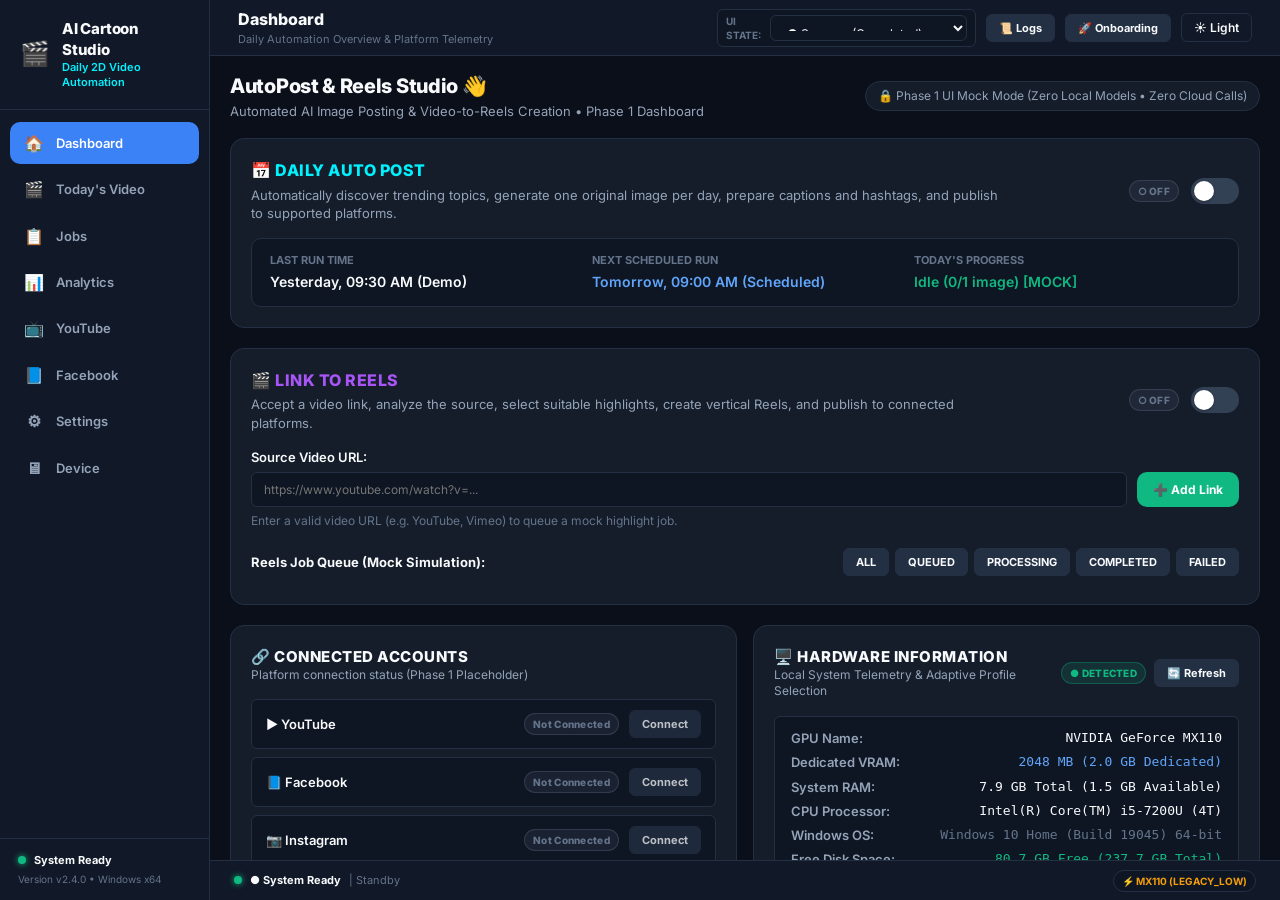
==== ui/index.html @ 9dac8230 "Initial project commit" ====
<!DOCTYPE html>
<html lang="en" data-theme="dark">
<head>
  <meta charset="UTF-8">
  <meta name="viewport" content="width=device-width, initial-scale=1.0">
  <title>AI Daily Video Automation Studio</title>
  <link rel="stylesheet" href="css/style.css">
  <!-- Modern clean system fonts -->
  <link rel="preconnect" href="https://fonts.googleapis.com">
  <link rel="preconnect" href="https://fonts.gstatic.com" crossorigin>
  <link href="https://fonts.googleapis.com/css2?family=Inter:wght@400;500;600;700;800&family=JetBrains+Mono:wght@400;500;600&display=swap" rel="stylesheet">
</head>
<body>

  <!-- ==============================================================================
       SIDEBAR NAVIGATION
       ============================================================================== -->
  <aside id="sidebar">
    <div class="brand-header">
      <div class="brand-logo">🎬</div>
      <div>
        <div class="brand-name">AI Cartoon Studio</div>
        <div class="brand-tag">Daily 2D Video Automation</div>
      </div>
    </div>

    <!-- Navigation List -->
    <ul class="nav-list" id="sidebar-nav">
      <li class="nav-item active" data-page="dashboard">
        <span class="nav-icon">🏠</span> <span>Dashboard</span>
      </li>
      <li class="nav-item" data-page="todays-video">
        <span class="nav-icon">🎬</span> <span>Today's Video</span>
      </li>
      <li class="nav-item" data-page="jobs">
        <span class="nav-icon">📋</span> <span>Jobs</span>
      </li>
      <li class="nav-item" data-page="analytics">
        <span class="nav-icon">📊</span> <span>Analytics</span>
      </li>
      <li class="nav-item" data-page="youtube">
        <span class="nav-icon">📺</span> <span>YouTube</span>
      </li>
      <li class="nav-item" data-page="facebook">
        <span class="nav-icon">📘</span> <span>Facebook</span>
      </li>
      <li class="nav-item" data-page="settings">
        <span class="nav-icon">⚙</span> <span>Settings</span>
      </li>
      <li class="nav-item" data-page="device">
        <span class="nav-icon">🖥</span> <span>Device</span>
      </li>
    </ul>

    <!-- Sidebar Bottom Telemetry -->
    <div class="sidebar-footer">
      <div class="system-status-indicator" id="sidebar-status-box">
        <div class="status-dot-mini success" id="sidebar-status-dot"></div>
        <span id="sidebar-status-text">System Ready</span>
      </div>
      <div class="sidebar-version-text" id="sidebar-version">Version v2.4.0 • Windows x64</div>
    </div>
  </aside>

  <!-- ==============================================================================
       MAIN APPLICATION SHELL
       ============================================================================== -->
  <main id="main-content">
    
    <!-- Top Action Bar -->
    <header class="top-bar">
      <div class="top-bar-left">
        <div class="page-title" id="current-page-title">Dashboard</div>
        <div class="page-subtitle" id="current-page-subtitle">Daily Automation Overview & Platform Telemetry</div>
      </div>

      <!-- Quick Prototype State Switcher & Tools -->
      <div class="top-bar-actions">
        <!-- Live Prototype State Demo Switcher -->
        <div class="state-demo-selector">
          <label class="state-select-label">UI State:</label>
          <select id="ui-state-switcher" class="form-control select-xs">
            <option value="SUCCESS" selected>● Success (Completed)</option>
            <option value="RUNNING">🟡 Running (In-Progress)</option>
            <option value="READY">○ Ready (Pending)</option>
            <option value="FAILED">✕ Failed (Error State)</option>
            <option value="DISCONNECTED">⚪ Disconnected</option>
          </select>
        </div>

        <button class="btn btn-secondary btn-sm" onclick="openLogsModal()" title="View Application Logs">
          📜 Logs
        </button>

        <button class="btn btn-secondary btn-sm" onclick="openOnboardingModal()" title="Launch Setup Onboarding Wizard">
          🚀 Onboarding
        </button>

        <button class="theme-toggle-btn" id="theme-toggle-btn" title="Toggle Light / Dark Theme">
          ☀️ Light
        </button>
      </div>
    </header>

    <!-- Main Dynamic Pages Container -->
    <div class="page-container">

      <!-- ==========================================================================
           1. DASHBOARD PAGE (PHASE 1 DASHBOARD)
           ========================================================================== -->
      <section id="page-dashboard" class="page-view active">
        
        <!-- Welcome Header Banner -->
        <div class="welcome-banner">
          <div>
            <h1 class="welcome-title">AutoPost & Reels Studio 👋</h1>
            <p class="welcome-sub">Automated AI Image Posting & Video-to-Reels Creation • Phase 1 Dashboard</p>
          </div>
          <div class="next-schedule-tag">
            <span>🔒 Phase 1 UI Mock Mode (Zero Local Models • Zero Cloud Calls)</span>
          </div>
        </div>

        <!-- SECTION A: Daily Auto Post Card -->
        <div class="card" style="margin-bottom: 20px;">
          <div class="card-title-bar">
            <div>
              <div class="card-title-text" style="font-size: 16px; color: var(--accent-cyan);">
                📅 Daily Auto Post
              </div>
              <div style="font-size: 13px; color: var(--text-secondary); margin-top: 4px; max-width: 750px;">
                Automatically discover trending topics, generate one original image per day, prepare captions and hashtags, and publish to supported platforms.
              </div>
            </div>
            <div style="display: flex; align-items: center; gap: 12px;">
              <span class="badge badge-neutral" id="web-dap-status-badge">○ OFF</span>
              <label class="switch" title="Toggle Daily Auto Post">
                <input type="checkbox" id="web-dap-toggle" onchange="handleWebDapToggle(this.checked)">
                <span class="slider"></span>
              </label>
            </div>
          </div>

          <!-- Telemetry Grid -->
          <div style="display: grid; grid-template-columns: repeat(auto-fit, minmax(200px, 1fr)); gap: 16px; background: var(--bg-card-inner); padding: 14px 18px; border-radius: var(--radius-md); border: 1px solid var(--border-color); margin-top: 12px;">
            <div>
              <div style="font-size: 11px; font-weight: 700; color: var(--text-muted); text-transform: uppercase;">LAST RUN TIME</div>
              <div id="web-dap-last-run" style="font-size: 14px; font-weight: 600; color: var(--text-primary); margin-top: 4px;">Yesterday, 09:30 AM (Demo)</div>
            </div>
            <div>
              <div style="font-size: 11px; font-weight: 700; color: var(--text-muted); text-transform: uppercase;">NEXT SCHEDULED RUN</div>
              <div id="web-dap-next-run" style="font-size: 14px; font-weight: 600; color: #60A5FA; margin-top: 4px;">Tomorrow, 09:00 AM (Scheduled)</div>
            </div>
            <div>
              <div style="font-size: 11px; font-weight: 700; color: var(--text-muted); text-transform: uppercase;">TODAY'S PROGRESS</div>
              <div id="web-dap-progress" style="font-size: 14px; font-weight: 600; color: var(--status-success); margin-top: 4px;">Idle (0/1 image) [MOCK]</div>
            </div>
          </div>
        </div>

        <!-- SECTION B: Link to Reels Card -->
        <div class="card" style="margin-bottom: 20px;">
          <div class="card-title-bar">
            <div>
              <div class="card-title-text" style="font-size: 16px; color: #A855F7;">
                🎬 Link to Reels
              </div>
              <div style="font-size: 13px; color: var(--text-secondary); margin-top: 4px; max-width: 750px;">
                Accept a video link, analyze the source, select suitable highlights, create vertical Reels, and publish to connected platforms.
              </div>
            </div>
            <div style="display: flex; align-items: center; gap: 12px;">
              <span class="badge badge-neutral" id="web-ltr-status-badge">○ OFF</span>
              <label class="switch" title="Toggle Link to Reels">
                <input type="checkbox" id="web-ltr-toggle" onchange="handleWebLtrToggle(this.checked)">
                <span class="slider"></span>
              </label>
            </div>
          </div>

          <!-- Video URL Input Row -->
          <div style="margin-top: 14px;">
            <label style="display: block; font-size: 13px; font-weight: 600; margin-bottom: 6px; color: var(--text-primary);">
              Source Video URL:
            </label>
            <div style="display: flex; gap: 10px;">
              <input type="text" id="web-reels-url-input" class="form-control" placeholder="https://www.youtube.com/watch?v=..." style="flex: 1;">
              <button class="btn btn-primary" onclick="handleWebAddReelsLink()">➕ Add Link</button>
            </div>
            <div id="web-reels-validation-msg" style="font-size: 12px; margin-top: 6px; color: var(--text-muted);">
              Enter a valid video URL (e.g. YouTube, Vimeo) to queue a mock highlight job.
            </div>
          </div>

          <!-- Reels Job Queue -->
          <div style="margin-top: 18px;">
            <div style="display: flex; justify-content: space-between; align-items: center; margin-bottom: 8px;">
              <div style="font-size: 13px; font-weight: 700; color: var(--text-primary);">
                Reels Job Queue (Mock Simulation):
              </div>
              <div style="display: flex; gap: 6px;">
                <button class="btn btn-sm btn-secondary active-filter" onclick="filterWebJobs('ALL', this)">ALL</button>
                <button class="btn btn-sm btn-secondary" onclick="filterWebJobs('QUEUED', this)">QUEUED</button>
                <button class="btn btn-sm btn-secondary" onclick="filterWebJobs('PROCESSING', this)">PROCESSING</button>
                <button class="btn btn-sm btn-secondary" onclick="filterWebJobs('COMPLETED', this)">COMPLETED</button>
                <button class="btn btn-sm btn-secondary" onclick="filterWebJobs('FAILED', this)">FAILED</button>
              </div>
            </div>
            <div id="web-reels-jobs-list" style="display: flex; flex-direction: column; gap: 8px;">
              <!-- Dynamic Job Items rendered by JS -->
            </div>
          </div>
        </div>

        <!-- SECTION C & D: Connected Accounts & Hardware Information Panels -->
        <div class="grid-2" style="display: grid; grid-template-columns: repeat(auto-fit, minmax(320px, 1fr)); gap: 16px; margin-bottom: 20px;">
          
          <!-- SECTION C: Connected Accounts Panel -->
          <div class="card">
            <div class="card-title-bar">
              <div>
                <div class="card-title-text" style="font-size: 15px;">🔗 Connected Accounts</div>
                <div style="font-size: 12px; color: var(--text-secondary);">Platform connection status (Phase 1 Placeholder)</div>
              </div>
            </div>
            <div style="display: flex; flex-direction: column; gap: 8px; margin-top: 10px;">
              <div style="display: flex; justify-content: space-between; align-items: center; background: var(--bg-card-inner); padding: 10px 14px; border-radius: var(--radius-sm); border: 1px solid var(--border-color);">
                <span style="font-weight: 600;">▶️ YouTube</span>
                <div style="display: flex; align-items: center; gap: 10px;">
                  <span class="badge badge-neutral">Not Connected</span>
                  <button class="btn btn-sm btn-secondary" onclick="alert('Phase 1 UI Placeholder: OAuth 2.0 connection not implemented yet.')" style="opacity: 0.75;">Connect</button>
                </div>
              </div>
              <div style="display: flex; justify-content: space-between; align-items: center; background: var(--bg-card-inner); padding: 10px 14px; border-radius: var(--radius-sm); border: 1px solid var(--border-color);">
                <span style="font-weight: 600;">📘 Facebook</span>
                <div style="display: flex; align-items: center; gap: 10px;">
                  <span class="badge badge-neutral">Not Connected</span>
                  <button class="btn btn-sm btn-secondary" onclick="alert('Phase 1 UI Placeholder: OAuth 2.0 connection not implemented yet.')" style="opacity: 0.75;">Connect</button>
                </div>
              </div>
              <div style="display: flex; justify-content: space-between; align-items: center; background: var(--bg-card-inner); padding: 10px 14px; border-radius: var(--radius-sm); border: 1px solid var(--border-color);">
                <span style="font-weight: 600;">📷 Instagram</span>
                <div style="display: flex; align-items: center; gap: 10px;">
                  <span class="badge badge-neutral">Not Connected</span>
                  <button class="btn btn-sm btn-secondary" onclick="alert('Phase 1 UI Placeholder: OAuth 2.0 connection not implemented yet.')" style="opacity: 0.75;">Connect</button>
                </div>
              </div>
            </div>
          </div>

          <!-- SECTION D: Hardware Information Panel -->
          <div class="card">
            <div class="card-title-bar">
              <div>
                <div class="card-title-text" style="font-size: 15px;">🖥️ Hardware Information</div>
                <div style="font-size: 12px; color: var(--text-secondary);">Local System Telemetry & Adaptive Profile Selection</div>
              </div>
              <div style="display: flex; align-items: center; gap: 8px;">
                <span class="badge badge-success" id="web-hw-status-badge">● DETECTED</span>
                <button class="btn btn-sm btn-secondary" onclick="handleWebRefreshHardware()">🔄 Refresh</button>
              </div>
            </div>
            <div style="display: flex; flex-direction: column; gap: 6px; margin-top: 10px; background: var(--bg-card-inner); padding: 12px 16px; border-radius: var(--radius-sm); border: 1px solid var(--border-color); font-size: 13px;">
              <div style="display: flex; justify-content: space-between;">
                <span style="color: var(--text-secondary); font-weight: 600;">GPU Name:</span>
                <span id="web-hw-gpu" style="color: var(--text-primary); font-family: monospace;">NVIDIA GeForce MX110</span>
              </div>
              <div style="display: flex; justify-content: space-between;">
                <span style="color: var(--text-secondary); font-weight: 600;">Dedicated VRAM:</span>
                <span id="web-hw-vram" style="color: #60A5FA; font-family: monospace;">2048 MB (2.0 GB Dedicated)</span>
              </div>
              <div style="display: flex; justify-content: space-between;">
                <span style="color: var(--text-secondary); font-weight: 600;">System RAM:</span>
                <span id="web-hw-ram" style="color: var(--text-primary); font-family: monospace;">7.9 GB Total (1.5 GB Available)</span>
              </div>
              <div style="display: flex; justify-content: space-between;">
                <span style="color: var(--text-secondary); font-weight: 600;">CPU Processor:</span>
                <span id="web-hw-cpu" style="color: var(--text-primary); font-family: monospace;">Intel(R) Core(TM) i5-7200U (4T)</span>
              </div>
              <div style="display: flex; justify-content: space-between;">
                <span style="color: var(--text-secondary); font-weight: 600;">Windows OS:</span>
                <span id="web-hw-os" style="color: var(--text-muted); font-family: monospace;">Windows 10 Home (Build 19045) 64-bit</span>
              </div>
              <div style="display: flex; justify-content: space-between;">
                <span style="color: var(--text-secondary); font-weight: 600;">Free Disk Space:</span>
                <span id="web-hw-disk" style="color: var(--status-success); font-family: monospace;">80.7 GB Free (237.7 GB Total)</span>
              </div>
              <div style="display: flex; justify-content: space-between;">
                <span style="color: var(--text-secondary); font-weight: 600;">CUDA / Driver:</span>
                <span id="web-hw-cuda" style="color: #A78BFA; font-family: monospace;">CUDA Capable (Driver: 531.79)</span>
              </div>
            </div>

            <!-- Adaptive Profile Rationale -->
            <div style="margin-top: 10px; background: #0F172A; padding: 10px 14px; border-radius: var(--radius-sm); border: 1px solid var(--border-color);">
              <div style="display: flex; align-items: center; justify-content: space-between; margin-bottom: 4px;">
                <span style="font-size: 11px; font-weight: 700; color: var(--text-muted);">ADAPTIVE PROFILE:</span>
                <span class="badge" id="web-hw-profile-badge" style="background: #374151; color: #E5E7EB; font-weight: 700;">⚡ LEGACY_2GB</span>
              </div>
              <div id="web-hw-reason" style="font-size: 12px; color: var(--text-primary); line-height: 1.4;">
                Target Low-Resource Hardware: NVIDIA GeForce MX110 (2048 MB dedicated VRAM, 7.9 GB system RAM). Classified as LEGACY_2GB. Local Ollama and heavy AI video rendering strictly disabled.
              </div>
              <div id="web-hw-timestamp" style="font-size: 10px; color: var(--text-muted); margin-top: 4px;">
                Detected via local Windows system telemetry.
              </div>
            </div>
          </div>
        </div>

        <!-- SECTION E: Activity and Job Status Section -->
        <div class="card" style="margin-bottom: 20px;">
          <div class="card-title-bar">
            <div>
              <div class="card-title-text" style="font-size: 15px;">📋 Activity and Job Status</div>
              <div style="font-size: 12px; color: var(--text-secondary);">Recent activity and simple progress indicators</div>
            </div>
            <span class="badge badge-warning">⚡ DEMO / MOCK DATA ONLY</span>
          </div>

          <div style="display: flex; flex-direction: column; gap: 8px; margin-top: 10px; background: var(--bg-card-inner); padding: 12px 16px; border-radius: var(--radius-sm); border: 1px solid var(--border-color); font-size: 13px;">
            <div style="display: flex; gap: 12px;">
              <span style="color: var(--status-success); font-family: monospace; font-weight: 600; min-width: 80px;">● 10:45 AM</span>
              <span style="color: var(--text-secondary);">[MOCK] Daily Auto Post: Scheduled run registered for tomorrow at 09:00 AM.</span>
            </div>
            <div style="display: flex; gap: 12px;">
              <span style="color: #60A5FA; font-family: monospace; font-weight: 600; min-width: 80px;">● 10:20 AM</span>
              <span style="color: var(--text-secondary);">[MOCK] Link to Reels: Added new video link to queue (Job #reel_job_103).</span>
            </div>
            <div style="display: flex; gap: 12px;">
              <span style="color: var(--status-warning); font-family: monospace; font-weight: 600; min-width: 80px;">● 09:30 AM</span>
              <span style="color: var(--text-secondary);">[MOCK] Daily Auto Post: Discovered trending topic 'Future of Clean Robotics'.</span>
            </div>
            <div style="display: flex; gap: 12px;">
              <span style="color: var(--status-success); font-family: monospace; font-weight: 600; min-width: 80px;">● 09:31 AM</span>
              <span style="color: var(--text-secondary);">[MOCK] Daily Auto Post: Generated 1080x1080 concept image & 5 hashtags.</span>
            </div>
            <div style="display: flex; gap: 12px;">
              <span style="color: #A78BFA; font-family: monospace; font-weight: 600; min-width: 80px;">● Yesterday</span>
              <span style="color: var(--text-secondary);">[MOCK] Link to Reels: Job #reel_job_101 rendered 9:16 vertical highlight Reel.</span>
            </div>
            <div style="display: flex; gap: 12px;">
              <span style="color: var(--status-danger); font-family: monospace; font-weight: 600; min-width: 80px;">● Yesterday</span>
              <span style="color: var(--text-secondary);">[MOCK] Link to Reels: Job #reel_job_104 stream timeout simulated (FAILED status demo).</span>
            </div>
          </div>
        </div>

      </section>

      <!-- ==========================================================================
           2. TODAY'S VIDEO PAGE
           ========================================================================== -->
      <section id="page-todays-video" class="page-view">
        <div class="grid-2-preview">
          <!-- Left Column: Video Metadata & Distribution Channels -->
          <div class="video-meta-col">
            <div class="card">
              <div class="card-title-bar">
                <div class="card-title-text">TODAY'S VIDEO METADATA</div>
                <span class="badge badge-success" id="tv-status-badge">● Published</span>
              </div>

              <div class="form-group">
                <label class="form-label">TOPIC & CONCEPT</label>
                <div class="topic-box" id="tv-topic-text">"AI is changing how programmers work"</div>
              </div>

              <div class="grid-3" style="margin-bottom: 18px;">
                <div class="meta-stat-box">
                  <div class="meta-stat-label">DURATION</div>
                  <div class="meta-stat-val" id="tv-duration-val">12 sec</div>
                </div>
                <div class="meta-stat-box">
                  <div class="meta-stat-label">RESOLUTION</div>
                  <div class="meta-stat-val" id="tv-res-val">720 × 1280</div>
                </div>
                <div class="meta-stat-box">
                  <div class="meta-stat-label">ASPECT RATIO</div>
                  <div class="meta-stat-val">9:16 (Vertical)</div>
                </div>
              </div>

              <div class="card-title-text" style="font-size: 12px; margin-bottom: 12px;">MULTI-PLATFORM PUBLISHING STATUS</div>
              
              <div class="platform-status-list">
                <div class="platform-row">
                  <div class="platform-info">
                    <span class="p-icon">📘</span>
                    <div>
                      <div class="p-title">Facebook Reel</div>
                      <div class="p-sub">Target: Page (61593188125705)</div>
                    </div>
                  </div>
                  <span class="badge badge-success" id="tv-fb-reel-status">✓ Published</span>
                </div>

                <div class="platform-row">
                  <div class="platform-info">
                    <span class="p-icon">📺</span>
                    <div>
                      <div class="p-title">YouTube Shorts</div>
                      <div class="p-sub">Target: @Life-X-873</div>
                    </div>
                  </div>
                  <span class="badge badge-success" id="tv-yt-shorts-status">✓ Published</span>
                </div>

                <div class="platform-row">
                  <div class="platform-info">
                    <span class="p-icon">📸</span>
                    <div>
                      <div class="p-title">Facebook Story</div>
                      <div class="p-sub">Meta Graph Page Stories</div>
                    </div>
                  </div>
                  <span class="badge badge-warning" id="tv-fb-story-status">⚠ Not Available</span>
                </div>
              </div>

              <div class="single-render-guarantee-note">
                🔒 <b>Single Render Architecture</b>: Both Facebook and YouTube receive the exact same master MP4 (<code>output/final.mp4</code>).
              </div>
            </div>
          </div>

          <!-- Right Column: 9:16 Video Preview Canvas -->
          <div class="video-canvas-col">
            <div class="card preview-card">
              <div class="card-title-bar" style="margin-bottom: 10px;">
                <div class="card-title-text">MASTER VIDEO PREVIEW (9:16)</div>
                <span class="badge badge-neutral" id="preview-aspect-tag">720x1280 • 24fps</span>
              </div>

              <!-- 9:16 Vertical Video Frame -->
              <div class="video-frame-container">
                <div class="video-screen" id="mock-video-screen">
                  <!-- Animated 2D Cartoon Visual Placeholder -->
                  <div class="cartoon-scene-graphic">
                    <div class="character-pair">
                      <div class="char-avatar char-cat">🐱</div>
                      <div class="char-avatar char-bot">🤖</div>
                    </div>
                    <div class="speech-bubble">
                      "Wait, are AI agents taking over my coding job?!"
                    </div>
                    <div class="sound-wave-indicator">
                      <span></span><span></span><span></span><span></span><span></span>
                    </div>
                    <div class="viseme-tag">👄 Viseme Lip-Sync Active</div>
                  </div>

                  <!-- Overlay Title Badge -->
                  <div class="video-overlay-header">
                    <div class="video-overlay-title">AI Coding Agents Debate</div>
                    <div class="video-overlay-meta">12s • 720p</div>
                  </div>
                </div>

                <!-- Custom Player Controls Bar -->
                <div class="video-player-controls">
                  <div class="time-scrubber">
                    <div class="scrubber-progress" id="player-progress-bar" style="width: 45%;"></div>
                  </div>
                  <div class="controls-row">
                    <div class="controls-left">
                      <button class="v-ctrl-btn" id="player-play-btn" onclick="togglePlayPreview()" title="Play/Pause">▶</button>
                      <button class="v-ctrl-btn" onclick="restartPreview()" title="Restart">⏮</button>
                      <span class="time-display" id="player-time-display">00:05 / 00:12</span>
                    </div>
                    <div class="controls-right">
                      <button class="v-ctrl-btn" onclick="toggleMute()" title="Volume">🔊</button>
                      <button class="v-ctrl-btn" onclick="showToast('Fullscreen Preview', 'info')" title="Fullscreen">⛶</button>
                    </div>
                  </div>
                </div>
              </div>

              <div class="preview-footer-stats">
                <span>File: <code>output/final.mp4</code></span>
                <span>Size: <b>3.8 MB</b></span>
                <span>Codec: <b>H.264 / AAC</b></span>
              </div>
            </div>
          </div>
        </div>
      </section>

      <!-- ==========================================================================
           3. JOBS PAGE
           ========================================================================== -->
      <section id="page-jobs" class="page-view">
        <div class="card">
          <div class="card-title-bar">
            <div>
              <div class="card-title-text">DAILY JOBS LEDGER</div>
              <div class="card-subtitle-text">History of daily video generations and multi-platform publishing status.</div>
            </div>
            <div style="display: flex; gap: 8px;">
              <button class="btn btn-secondary btn-sm" onclick="showToast('Refreshing job list...', 'info')">🔄 Refresh</button>
              <button class="btn btn-secondary btn-sm" onclick="showToast('Exporting job ledger JSON...', 'info')">📥 Export</button>
            </div>
          </div>

          <div class="info-alert-box">
            <span>ℹ️</span>
            <div><b>Single Render Architecture</b>: Each daily job creates exactly one master video file rendered locally and uploads the same file to Facebook Reel and YouTube Shorts.</div>
          </div>

          <div class="table-responsive">
            <table class="data-table">
              <thead>
                <tr>
                  <th>Date</th>
                  <th>Topic</th>
                  <th>Status</th>
                  <th>Facebook Reel</th>
                  <th>YouTube Shorts</th>
                  <th>Duration</th>
                  <th>Action</th>
                </tr>
              </thead>
              <tbody id="jobs-table-body">
                <!-- Dynamically Populated via JS -->
              </tbody>
            </table>
          </div>
        </div>
      </section>

      <!-- ==========================================================================
           4. ANALYTICS PAGE
           ========================================================================== -->
      <section id="page-analytics" class="page-view">
        <!-- 4 Metric Cards -->
        <div class="grid-4" style="margin-bottom: 20px;">
          <div class="card metric-card">
            <div class="metric-label">VIDEOS PUBLISHED</div>
            <div class="metric-value" style="color: var(--accent-cyan);" id="an-val-total">7</div>
            <div class="metric-trend">Total completed daily videos</div>
          </div>
          <div class="card metric-card">
            <div class="metric-label">THIS WEEK</div>
            <div class="metric-value" id="an-val-week">7</div>
            <div class="metric-trend">7 / 7 consecutive days</div>
          </div>
          <div class="card metric-card">
            <div class="metric-label">FACEBOOK SUCCESS</div>
            <div class="metric-value" style="color: var(--status-success);" id="an-val-fb">7 / 7</div>
            <div class="metric-trend">100% Reel publishing rate</div>
          </div>
          <div class="card metric-card">
            <div class="metric-label">YOUTUBE SUCCESS</div>
            <div class="metric-value" style="color: var(--status-success);" id="an-val-yt">7 / 7</div>
            <div class="metric-trend">100% Shorts publishing rate</div>
          </div>
        </div>

        <!-- Publication Frequency & Rate -->
        <div class="grid-2">
          <div class="card">
            <div class="card-title-bar">
              <div class="card-title-text">DAILY VIDEO CADENCE (THIS WEEK)</div>
              <span class="badge badge-success" id="an-val-rate">100% SUCCESS RATE</span>
            </div>
            <div class="card-subtitle-text" style="margin-bottom: 16px;">Daily 1-video automation frequency chart.</div>
            
            <div class="lightweight-bar-chart">
              <div class="bar-col"><div class="bar-fill filled" style="height: 85%;"></div><div class="bar-label">Mon</div></div>
              <div class="bar-col"><div class="bar-fill filled" style="height: 85%;"></div><div class="bar-label">Tue</div></div>
              <div class="bar-col"><div class="bar-fill filled" style="height: 85%;"></div><div class="bar-label">Wed</div></div>
              <div class="bar-col"><div class="bar-fill filled" style="height: 85%;"></div><div class="bar-label">Thu</div></div>
              <div class="bar-col"><div class="bar-fill filled" style="height: 85%;"></div><div class="bar-label">Fri</div></div>
              <div class="bar-col"><div class="bar-fill filled" style="height: 85%;"></div><div class="bar-label">Sat</div></div>
              <div class="bar-col"><div class="bar-fill filled" style="height: 85%;"></div><div class="bar-label">Sun</div></div>
            </div>
          </div>

          <div class="card">
            <div class="card-title-bar">
              <div class="card-title-text">SYSTEM EFFICIENCY SUMMARY</div>
              <span class="badge badge-neutral">MX110 Optimized</span>
            </div>
            <div class="summary-list">
              <div class="summary-item">
                <span class="s-label">Average Render Time:</span>
                <span class="s-val"><b>42 seconds</b></span>
              </div>
              <div class="summary-item">
                <span class="s-label">Average Video Size:</span>
                <span class="s-val"><b>3.6 MB</b></span>
              </div>
              <div class="summary-item">
                <span class="s-label">Peak VRAM Usage:</span>
                <span class="s-val"><b>1.1 GB / 2.0 GB</b></span>
              </div>
              <div class="summary-item">
                <span class="s-label">Zero Database Footprint:</span>
                <span class="s-val" style="color: var(--status-success);">Active (Stateless JSON)</span>
              </div>
            </div>
          </div>
        </div>
      </section>

      <!-- ==========================================================================
           5. YOUTUBE PAGE
           ========================================================================== -->
      <section id="page-youtube" class="page-view">
        <div class="grid-2">
          <!-- Connection & Account Card -->
          <div class="card">
            <div class="card-title-bar">
              <div class="card-title-text">YOUTUBE CONNECTION</div>
              <span class="badge badge-success" id="yt-status-badge">● Connected</span>
            </div>

            <div class="form-group">
              <label class="form-label">CHANNEL NAME</label>
              <div class="connected-acc-title" id="yt-channel-name">My AI Cartoon Channel</div>
            </div>

            <div class="form-group">
              <label class="form-label">CHANNEL HANDLE</label>
              <div class="connected-acc-sub" id="yt-channel-handle">@Life-X-873</div>
            </div>

            <div class="form-group">
              <label class="form-label">OAUTH 2.0 TOKEN STATUS</label>
              <div class="masked-key-display">
                <span class="masked-dots">••••••••••••••••••••••••••••••••</span>
                <span class="badge badge-success">Valid & Active</span>
              </div>
            </div>

            <div class="btn-group-row">
              <button class="btn btn-secondary" onclick="showToast('Re-authenticating with Google OAuth...', 'info')">
                🔄 RECONNECT YOUTUBE
              </button>
              <button class="btn btn-danger" onclick="showToast('YouTube disconnected.', 'warning')">
                DISCONNECT
              </button>
            </div>
          </div>

          <!-- Publishing Settings Card -->
          <div class="card">
            <div class="card-title-bar">
              <div class="card-title-text">PUBLISHING SETTINGS</div>
              <span class="badge badge-neutral">Auto-Publish ON</span>
            </div>

            <div class="form-group">
              <label class="form-label">DEFAULT PRIVACY</label>
              <select class="form-control">
                <option selected>Public</option>
                <option>Unlisted</option>
                <option>Private</option>
              </select>
            </div>

            <div class="toggle-switch">
              <div>
                <div class="switch-label">Auto Publish</div>
                <div class="switch-sub">Upload directly to YouTube Shorts on render completion</div>
              </div>
              <input type="checkbox" checked>
            </div>

            <div class="form-group" style="margin-top: 16px;">
              <label class="form-label">UPLOAD FORMAT</label>
              <input type="text" class="form-control" value="YouTube Shorts (#Shorts vertical)" readonly>
            </div>

            <!-- Latest Upload Card -->
            <div class="latest-upload-card" id="yt-latest-box">
              <div class="card-title-text" style="font-size: 11px; margin-bottom: 6px;">LATEST UPLOAD</div>
              <div class="latest-upload-content">
                <div class="latest-thumb">🎬</div>
                <div>
                  <div class="latest-title" id="yt-latest-title">AI Agents Explained 🤖 #Shorts</div>
                  <div class="latest-meta" id="yt-latest-meta">Published: 11 Aug 2026 • Status: ✓ Public</div>
                </div>
              </div>
            </div>
          </div>
        </div>
      </section>

      <!-- ==========================================================================
           6. FACEBOOK PAGE
           ========================================================================== -->
      <section id="page-facebook" class="page-view">
        <div class="grid-2">
          <!-- Connection Card -->
          <div class="card">
            <div class="card-title-bar">
              <div class="card-title-text">FACEBOOK CONNECTION</div>
              <span class="badge badge-success" id="fb-status-badge">● Connected</span>
            </div>

            <div class="form-group">
              <label class="form-label">PAGE NAME</label>
              <div class="connected-acc-title" id="fb-page-name">My AI Cartoon Page</div>
            </div>

            <div class="form-group">
              <label class="form-label">PAGE ID</label>
              <div class="connected-acc-sub" id="fb-page-id">61593188125705</div>
            </div>

            <div class="form-group">
              <label class="form-label">PAGE ACCESS TOKEN</label>
              <div class="masked-key-display">
                <span class="masked-dots">••••••••••••••••••••••••••••••••</span>
                <span class="badge badge-success">Valid</span>
              </div>
            </div>

            <div class="btn-group-row">
              <button class="btn btn-secondary" onclick="showToast('Refreshing Meta Graph token...', 'info')">
                🔄 RECONNECT FACEBOOK
              </button>
              <button class="btn btn-danger" onclick="showToast('Facebook disconnected.', 'warning')">
                DISCONNECT
              </button>
            </div>
          </div>

          <!-- Publishing Channels Card -->
          <div class="card">
            <div class="card-title-bar">
              <div class="card-title-text">PUBLISHING DESTINATIONS</div>
            </div>

            <div class="toggle-switch">
              <div>
                <div class="switch-label">Facebook Reel</div>
                <div class="switch-sub">Upload 9:16 vertical video reel via Meta Graph API</div>
              </div>
              <input type="checkbox" checked>
            </div>

            <div class="toggle-switch">
              <div>
                <div class="switch-label">Facebook Story</div>
                <div class="switch-sub">Upload temporary 24h Page Story video</div>
              </div>
              <input type="checkbox" checked>
            </div>

            <!-- Official API Limitation Notice (Does not look like application error) -->
            <div class="warning-banner" id="fb-story-warning">
              <span class="warning-icon">⚠️</span>
              <div>
                <b>Meta API Notice:</b> Facebook Story publishing is currently unavailable through the official Meta Graph API endpoints for Page Stories. 
                Facebook Reel publishing remains 100% fully active and functional.
              </div>
            </div>
          </div>
        </div>
      </section>

      <!-- ==========================================================================
           7. DEVICE & PERFORMANCE PROFILE PAGE
           ========================================================================== -->
      <section id="page-device" class="page-view">
        <div class="grid-2">
          <!-- Hardware Specs Card -->
          <div class="card">
            <div class="card-title-bar">
              <div class="card-title-text">DETECTED HOST HARDWARE</div>
              <span class="badge badge-warning" id="dev-hw-badge">● MX110 2GB</span>
            </div>

            <div class="device-spec-grid">
              <div class="spec-item">
                <div class="spec-label">COMPUTER NAME</div>
                <div class="spec-val" id="dev-computer">DESKTOP-MX110-DEV</div>
              </div>
              <div class="spec-item">
                <div class="spec-label">OPERATING SYSTEM</div>
                <div class="spec-val" id="dev-os">Windows 11 Home 64-bit</div>
              </div>
              <div class="spec-item">
                <div class="spec-label">PROCESSOR (CPU)</div>
                <div class="spec-val" id="dev-cpu">Intel Core i5-7200U @ 2.50GHz</div>
              </div>
              <div class="spec-item">
                <div class="spec-label">SYSTEM MEMORY (RAM)</div>
                <div class="spec-val" id="dev-ram">8 GB DDR4</div>
              </div>
              <div class="spec-item">
                <div class="spec-label">GRAPHICS CARD (GPU)</div>
                <div class="spec-val" id="dev-gpu">NVIDIA GeForce MX110</div>
              </div>
              <div class="spec-item">
                <div class="spec-label">VIDEO MEMORY (VRAM)</div>
                <div class="spec-val" id="dev-vram">2 GB Dedicated GDDR5</div>
              </div>
              <div class="spec-item">
                <div class="spec-label">CUDA SUPPORT</div>
                <div class="spec-val" id="dev-cuda">Available (CUDA 11.8)</div>
              </div>
              <div class="spec-item">
                <div class="spec-label">DRIVER VERSION</div>
                <div class="spec-val" id="dev-driver">536.23</div>
              </div>
            </div>
          </div>

          <!-- Performance Profile Selector Card -->
          <div class="card">
            <div class="card-title-bar">
              <div class="card-title-text">PERFORMANCE PROFILE</div>
              <span class="badge badge-warning" id="dev-profile-tag">🟡 LEGACY_LOW</span>
            </div>

            <div class="profile-explanation-box">
              <div class="profile-title" id="dev-profile-name">LEGACY_LOW Profile Active</div>
              <div class="profile-reason" id="dev-profile-reason">
                "Your system has limited VRAM (2GB) and RAM (8GB), so lightweight rendering and sequential processing are enabled."
              </div>
            </div>

            <!-- Profile Cards Matrix -->
            <div class="profile-matrix">
              <div class="profile-option-card active" id="prof-card-legacy">
                <div class="prof-header">
                  <span class="prof-name">🟡 LEGACY_LOW</span>
                  <span class="badge badge-warning">CURRENT</span>
                </div>
                <div class="prof-desc">720×1280 @ 24fps • Ultrafast • Sequential 1 Job • MX110 2GB</div>
              </div>

              <div class="profile-option-card" id="prof-card-low">
                <div class="prof-header">
                  <span class="prof-name">🟢 LOW</span>
                </div>
                <div class="prof-desc">720×1280 @ 24fps • Veryfast • 4GB GPU + 8GB RAM</div>
              </div>

              <div class="profile-option-card" id="prof-card-balanced">
                <div class="prof-header">
                  <span class="prof-name">🔵 BALANCED</span>
                </div>
                <div class="prof-desc">1080×1920 @ 30fps • Medium • 6GB GPU + 16GB RAM</div>
              </div>

              <div class="profile-option-card" id="prof-card-high">
                <div class="prof-header">
                  <span class="prof-name">🟣 HIGH</span>
                </div>
                <div class="prof-desc">1080×1920 @ 60fps • Slow • 8GB+ GPU + 32GB RAM</div>
              </div>
            </div>

            <div class="form-group" style="margin-top: 16px;">
              <label class="form-label">PROFILE SELECTION MODE</label>
              <div class="radio-group-row">
                <label><input type="radio" name="profile-mode" value="AUTO" checked> [ AUTO ] Hardware Adaptive</label>
                <label><input type="radio" name="profile-mode" value="MANUAL"> [ MANUAL ] Override</label>
              </div>
            </div>
          </div>
        </div>
      </section>

      <!-- ==========================================================================
           8. SETTINGS PAGE
           ========================================================================== -->
      <section id="page-settings" class="page-view">
        <div class="grid-2">
          <!-- General & Content Settings -->
          <div class="card">
            <div class="card-title-text" style="margin-bottom: 14px;">GENERAL & AUTOMATION</div>
            
            <div class="toggle-switch">
              <div>
                <div class="switch-label">Auto Run on Startup</div>
                <div class="switch-sub">Start video automation immediately when application launches</div>
              </div>
              <input type="checkbox" checked>
            </div>

            <div class="toggle-switch">
              <div>
                <div class="switch-label">Start with Windows</div>
                <div class="switch-sub">Launch background automation on system boot</div>
              </div>
              <input type="checkbox">
            </div>

            <div class="toggle-switch">
              <div>
                <div class="switch-label">Daily Automation Schedule</div>
                <div class="switch-sub">Generate exactly 1 video per day automatically</div>
              </div>
              <input type="checkbox" checked>
            </div>

            <div class="card-title-text" style="margin-top: 20px; margin-bottom: 14px;">CONTENT & CREATIVE</div>

            <div class="form-group">
              <label class="form-label">CONTENT NICHE</label>
              <input type="text" class="form-control" value="AI & Technology">
            </div>

            <div class="form-group">
              <label class="form-label">PRIMARY LANGUAGE</label>
              <select class="form-control">
                <option selected>English</option>
                <option>Bengali (বাংলা)</option>
              </select>
            </div>

            <div class="form-group">
              <label class="form-label">VIDEO DURATION</label>
              <select class="form-control">
                <option selected>10–15 sec (Reels/Shorts)</option>
                <option>15–20 sec</option>
              </select>
            </div>
          </div>

          <!-- Character & AI Providers -->
          <div class="card">
            <div class="card-title-text" style="margin-bottom: 14px;">CHARACTER & AUDIO STYLES</div>

            <div class="form-group">
              <label class="form-label">CHARACTER STYLE</label>
              <input type="text" class="form-control" value="2D Cartoon (Minimal Flat Vector)">
            </div>

            <div class="form-group">
              <label class="form-label">VOICE STYLE</label>
              <select class="form-control">
                <option selected>Friendly (Expressive Duo)</option>
                <option>Humorous & Sarcastic</option>
                <option>Informative & Fast-Paced</option>
              </select>
            </div>

            <div class="form-group">
              <label class="form-label">SUBTITLE STYLE</label>
              <select class="form-control">
                <option selected>Bold Yellow Shadow (High Contrast)</option>
                <option>Clean Minimal White</option>
              </select>
            </div>

            <div class="card-title-text" style="margin-top: 20px; margin-bottom: 14px;">AI PROVIDER CONNECTIONS (KEYS MASKED)</div>

            <div class="provider-key-row">
              <div class="p-info">
                <div class="p-name">Google Gemini 2.5 Flash</div>
                <div class="p-status" style="color: var(--status-success);">● Connected</div>
              </div>
              <div class="p-key-field">
                <input type="text" class="form-control input-sm" value="●●●●●●●●●●●●●●●●" readonly>
                <button class="btn btn-secondary btn-sm" onclick="showToast('Change Gemini API Key dialog', 'info')">Change Key</button>
              </div>
            </div>

            <div class="provider-key-row">
              <div class="p-info">
                <div class="p-name">OpenAI API</div>
                <div class="p-status" style="color: var(--text-muted);">○ Not Connected</div>
              </div>
              <div class="p-key-field">
                <input type="text" class="form-control input-sm" value="●●●●●●●●●●●●●●●●" readonly>
                <button class="btn btn-secondary btn-sm" onclick="showToast('Change OpenAI API Key dialog', 'info')">Change Key</button>
              </div>
            </div>

            <div class="provider-key-row">
              <div class="p-info">
                <div class="p-name">Cloud TTS & Viseme Engine</div>
                <div class="p-status" style="color: var(--status-success);">● Connected</div>
              </div>
              <div class="p-key-field">
                <input type="text" class="form-control input-sm" value="●●●●●●●●●●●●●●●●" readonly>
                <button class="btn btn-secondary btn-sm" onclick="showToast('Change TTS Key dialog', 'info')">Change Key</button>
              </div>
            </div>
          </div>
        </div>
      </section>

    </div>

    <!-- Live Bottom Status Bar -->
    <footer class="live-status-bar" id="live-status-bar">
      <div class="live-status-left">
        <span class="live-status-dot success" id="bottom-status-dot"></span>
        <span class="live-status-text" id="bottom-status-text">● System Ready</span>
        <span class="live-stage-text" id="bottom-stage-text">| Standby</span>
      </div>
      <div class="live-status-right">
        <div class="live-progress-container" id="bottom-progress-box" style="display: none;">
          <span class="live-progress-label" id="bottom-progress-label">Progress: 62%</span>
          <div class="live-progress-bar-bg"><div class="live-progress-bar-fill" id="bottom-progress-fill" style="width: 62%;"></div></div>
        </div>
        <span class="hardware-pill" id="bottom-hw-pill">⚡ MX110 (LEGACY_LOW)</span>
      </div>
    </footer>
  </main>

  <!-- ==============================================================================
       MODALS: 1. LOG VIEWER MODAL
       ============================================================================== -->
  <div class="modal-overlay" id="logs-modal">
    <div class="modal-box modal-lg">
      <div class="modal-header">
        <div class="modal-title">📜 Real-Time Application Log Viewer</div>
        <button class="modal-close-btn" onclick="closeLogsModal()">✕</button>
      </div>
      <div class="modal-sub">Live automation telemetry • All sensitive credentials & API keys are strictly redacted.</div>
      
      <div class="log-console-container" id="log-console-text">
        <!-- Dynamically rendered via JS -->
      </div>

      <div class="modal-footer">
        <button class="btn btn-secondary btn-sm" onclick="copyLogsToClipboard()">📋 Copy Logs</button>
        <button class="btn btn-secondary btn-sm" onclick="clearLogConsole()">🧹 Clear Logs</button>
        <button class="btn btn-primary btn-sm" onclick="closeLogsModal()">Close</button>
      </div>
    </div>
  </div>

  <!-- ==============================================================================
       MODALS: 2. ONBOARDING SETUP WIZARD (6 STEPS)
       ============================================================================== -->
  <div class="modal-overlay" id="onboarding-modal">
    <div class="modal-box modal-lg">
      <div class="modal-header">
        <div class="modal-title">🚀 First Launch Setup Wizard</div>
        <button class="modal-close-btn" onclick="closeOnboardingModal()">✕</button>
      </div>
      <div class="wizard-step-indicators" id="wizard-steps-nav">
        <span class="wiz-step active" data-step="1">1. Welcome</span>
        <span class="wiz-step" data-step="2">2. Device</span>
        <span class="wiz-step" data-step="3">3. Profile</span>
        <span class="wiz-step" data-step="4">4. Services</span>
        <span class="wiz-step" data-step="5">5. Config</span>
        <span class="wiz-step" data-step="6">6. Ready</span>
      </div>

      <!-- Step 1: Welcome -->
      <div class="wizard-step-body active" id="wiz-step-1">
        <div style="font-size: 20px; font-weight: 800; margin-bottom: 8px;">Welcome to AI Cartoon Automation</div>
        <p style="font-size: 13px; color: var(--text-secondary); line-height: 1.6;">
          This lightweight Windows application automates the creation of <b>ONE high-engagement 10–15s 2D cartoon video per day</b> and publishes the <b>exact same master MP4</b> to Facebook Reel and YouTube Shorts.
        </p>
      </div>

      <!-- Step 2: Device Detection -->
      <div class="wizard-step-body" id="wiz-step-2">
        <div style="font-size: 16px; font-weight: 700; margin-bottom: 12px;">Step 2: Host Hardware Detection</div>
        <div class="device-spec-grid">
          <div class="spec-item"><div class="spec-label">CPU</div><div class="spec-val">Intel Core i5-7200U</div></div>
          <div class="spec-item"><div class="spec-label">RAM</div><div class="spec-val">8 GB DDR4</div></div>
          <div class="spec-item"><div class="spec-label">GPU</div><div class="spec-val">NVIDIA GeForce MX110</div></div>
          <div class="spec-item"><div class="spec-label">VRAM</div><div class="spec-val">2 GB GDDR5</div></div>
        </div>
      </div>

      <!-- Step 3: Performance Profile -->
      <div class="wizard-step-body" id="wiz-step-3">
        <div style="font-size: 16px; font-weight: 700; margin-bottom: 12px;">Step 3: Performance Profile Selected</div>
        <div class="profile-explanation-box">
          <div class="profile-title">🟡 LEGACY_LOW Profile Auto-Assigned</div>
          <div class="profile-reason">
            Optimized for low-end hardware (NVIDIA MX110 2GB + 8GB RAM). Generates 720×1280 @ 24fps using ultrafast FFmpeg encoding without overloading your computer.
          </div>
        </div>
      </div>

      <!-- Step 4: Connect Services -->
      <div class="wizard-step-body" id="wiz-step-4">
        <div style="font-size: 16px; font-weight: 700; margin-bottom: 12px;">Step 4: Connect Cloud & Social Services</div>
        <div class="platform-status-list">
          <div class="platform-row"><span>🤖 Google Gemini AI</span><span class="badge badge-success">● Connected</span></div>
          <div class="platform-row"><span>📺 YouTube Shorts API</span><span class="badge badge-success">● Connected</span></div>
          <div class="platform-row"><span>📘 Facebook Reel API</span><span class="badge badge-success">● Connected</span></div>
          <div class="platform-row"><span>🎙️ Cloud TTS Speech Engine</span><span class="badge badge-success">● Connected</span></div>
        </div>
      </div>

      <!-- Step 5: Project Configuration -->
      <div class="wizard-step-body" id="wiz-step-5">
        <div style="font-size: 16px; font-weight: 700; margin-bottom: 12px;">Step 5: Project Configuration</div>
        <div class="grid-2">
          <div class="form-group"><label class="form-label">NICHE</label><input type="text" class="form-control" value="AI & Technology" readonly></div>
          <div class="form-group"><label class="form-label">LANGUAGE</label><input type="text" class="form-control" value="English" readonly></div>
          <div class="form-group"><label class="form-label">CHARACTER STYLE</label><input type="text" class="form-control" value="2D Cartoon Flat Vector" readonly></div>
          <div class="form-group"><label class="form-label">VOICE</label><input type="text" class="form-control" value="Expressive Duo" readonly></div>
        </div>
      </div>

      <!-- Step 6: Ready -->
      <div class="wizard-step-body" id="wiz-step-6">
        <div style="font-size: 20px; font-weight: 800; color: var(--status-success); margin-bottom: 8px;">✓ Your automation is ready!</div>
        <p style="font-size: 13px; color: var(--text-secondary);">
          Everything is set up. You can now let the system run automatically on schedule or trigger runs manually from the dashboard.
        </p>
      </div>

      <!-- Wizard Navigation Footer -->
      <div class="modal-footer">
        <button class="btn btn-secondary btn-sm" id="wiz-prev-btn" onclick="wizardPrevStep()" style="display: none;">◀ Previous</button>
        <button class="btn btn-primary btn-sm" id="wiz-next-btn" onclick="wizardNextStep()">Next ▶</button>
        <button class="btn btn-primary btn-sm" id="wiz-done-btn" onclick="closeOnboardingModal()" style="display: none;">DONE</button>
      </div>
    </div>
  </div>

  <!-- Toast Notification Root Container -->
  <div id="toast-container"></div>

  <!-- Modular Frontend Scripts -->
  <script src="js/mock_data.js"></script>
  <script src="js/components.js"></script>
  <script src="js/app.js"></script>
</body>
</html>
---- ui/css/style.css ----
/* ==============================================================================
   LIGHTWEIGHT DESKTOP APPLICATION DESIGN SYSTEM
   Target: Windows 10/11 (1280x720 minimum to 1920x1080)
   Designed for low-resource hardware: Clean, minimal animations, high contrast
   ============================================================================== */

:root {
  /* Color Palette - Dark Theme (Default) */
  --bg-app: #0B0F19;
  --bg-sidebar: #111827;
  --bg-card: #151D2A;
  --bg-card-inner: #0F1623;
  --bg-card-hover: #1E293B;
  --border-color: #233044;
  --border-subtle: #1E293B;
  
  --text-primary: #F8FAFC;
  --text-secondary: #94A3B8;
  --text-muted: #64748B;
  
  --accent-cyan: #00F2FE;
  --accent-blue: #3B82F6;
  --accent-indigo: #6366F1;
  
  --status-success: #10B981;
  --status-success-bg: rgba(16, 185, 129, 0.14);
  --status-warning: #F59E0B;
  --status-warning-bg: rgba(245, 158, 11, 0.14);
  --status-danger: #EF4444;
  --status-danger-bg: rgba(239, 68, 68, 0.14);
  --status-neutral: #64748B;
  --status-neutral-bg: rgba(100, 116, 139, 0.14);
  
  --radius-xs: 4px;
  --radius-sm: 6px;
  --radius-md: 10px;
  --radius-lg: 14px;
  --radius-full: 9999px;
  
  --sidebar-width: 240px;
  --header-height: 64px;
  --footer-height: 40px;
}

/* Light Theme Overrides */
[data-theme="light"] {
  --bg-app: #F8FAFC;
  --bg-sidebar: #FFFFFF;
  --bg-card: #FFFFFF;
  --bg-card-inner: #F1F5F9;
  --bg-card-hover: #F8FAFC;
  --border-color: #E2E8F0;
  --border-subtle: #CBD5E1;
  
  --text-primary: #0F172A;
  --text-secondary: #475569;
  --text-muted: #94A3B8;
}

/* Modern Switch Toggle */
.switch {
  position: relative;
  display: inline-block;
  width: 48px;
  height: 26px;
}
.switch input {
  opacity: 0;
  width: 0;
  height: 0;
}
.slider {
  position: absolute;
  cursor: pointer;
  top: 0;
  left: 0;
  right: 0;
  bottom: 0;
  background-color: #334155;
  transition: 0.25s ease;
  border-radius: 26px;
}
.slider:before {
  position: absolute;
  content: "";
  height: 20px;
  width: 20px;
  left: 3px;
  bottom: 3px;
  background-color: #ffffff;
  transition: 0.25s ease;
  border-radius: 50%;
  box-shadow: 0 1px 3px rgba(0,0,0,0.3);
}
input:checked + .slider {
  background-color: #10B981;
}
input:checked + .slider:before {
  transform: translateX(22px);
}

* {
  box-sizing: border-box;
  margin: 0;
  padding: 0;
  font-family: 'Inter', 'Segoe UI', -apple-system, BlinkMacSystemFont, Roboto, sans-serif;
}

body {
  background-color: var(--bg-app);
  color: var(--text-primary);
  height: 100vh;
  overflow: hidden;
  display: flex;
  font-size: 13px;
  line-height: 1.4;
}

/* ------------------------------------------------------------------------------
   SIDEBAR NAVIGATION
   ------------------------------------------------------------------------------ */
#sidebar {
  width: var(--sidebar-width);
  background-color: var(--bg-sidebar);
  border-right: 1px solid var(--border-color);
  display: flex;
  flex-direction: column;
  flex-shrink: 0;
  user-select: none;
}

.brand-header {
  padding: 18px 20px;
  display: flex;
  align-items: center;
  gap: 12px;
  border-bottom: 1px solid var(--border-color);
}

.brand-logo {
  font-size: 24px;
  line-height: 1;
}

.brand-name {
  font-size: 15px;
  font-weight: 800;
  color: var(--text-primary);
  letter-spacing: -0.2px;
}

.brand-tag {
  font-size: 11px;
  color: var(--accent-cyan);
  font-weight: 600;
}

.nav-list {
  list-style: none;
  padding: 12px 10px;
  flex: 1;
  overflow-y: auto;
}

.nav-item {
  display: flex;
  align-items: center;
  gap: 12px;
  padding: 10px 14px;
  border-radius: var(--radius-md);
  color: var(--text-secondary);
  font-size: 13px;
  font-weight: 600;
  cursor: pointer;
  margin-bottom: 4px;
  transition: background-color 0.12s ease, color 0.12s ease;
}

.nav-item:hover {
  background-color: var(--bg-card-hover);
  color: var(--text-primary);
}

.nav-item.active {
  background-color: var(--accent-blue);
  color: #FFFFFF;
}

.nav-icon {
  font-size: 16px;
  width: 20px;
  text-align: center;
}

.sidebar-footer {
  padding: 14px 18px;
  border-top: 1px solid var(--border-color);
  font-size: 11px;
  color: var(--text-muted);
}

.system-status-indicator {
  display: flex;
  align-items: center;
  gap: 8px;
  margin-bottom: 4px;
  font-weight: 700;
  color: var(--text-primary);
}

.status-dot-mini {
  width: 8px;
  height: 8px;
  border-radius: 50%;
}
.status-dot-mini.success { background-color: var(--status-success); box-shadow: 0 0 6px var(--status-success); }
.status-dot-mini.warning { background-color: var(--status-warning); box-shadow: 0 0 6px var(--status-warning); }
.status-dot-mini.danger  { background-color: var(--status-danger); }
.status-dot-mini.neutral { background-color: var(--status-neutral); }

.sidebar-version-text {
  font-size: 10px;
  color: var(--text-muted);
}

/* ------------------------------------------------------------------------------
   MAIN CONTENT AREA & TOP BAR
   ------------------------------------------------------------------------------ */
#main-content {
  flex: 1;
  display: flex;
  flex-direction: column;
  height: 100vh;
  overflow: hidden;
  background-color: var(--bg-app);
}

.top-bar {
  height: var(--header-height);
  border-bottom: 1px solid var(--border-color);
  display: flex;
  align-items: center;
  justify-content: space-between;
  padding: 0 28px;
  background-color: var(--bg-sidebar);
  flex-shrink: 0;
}

.top-bar-left {
  display: flex;
  flex-direction: column;
  gap: 2px;
}

.page-title {
  font-size: 16px;
  font-weight: 800;
  color: var(--text-primary);
}

.page-subtitle {
  font-size: 11px;
  color: var(--text-muted);
}

.top-bar-actions {
  display: flex;
  align-items: center;
  gap: 10px;
}

.state-demo-selector {
  display: flex;
  align-items: center;
  gap: 6px;
  background: var(--bg-card-inner);
  border: 1px solid var(--border-color);
  padding: 4px 8px;
  border-radius: var(--radius-sm);
}

.state-select-label {
  font-size: 10px;
  font-weight: 700;
  color: var(--text-muted);
  text-transform: uppercase;
}

.select-xs {
  font-size: 11px;
  padding: 3px 6px;
  height: 26px;
  border-radius: var(--radius-xs);
  border-color: var(--border-color);
}

.theme-toggle-btn {
  background: transparent;
  border: 1px solid var(--border-color);
  color: var(--text-primary);
  padding: 6px 12px;
  border-radius: var(--radius-sm);
  cursor: pointer;
  font-size: 12px;
  font-weight: 600;
}

.theme-toggle-btn:hover {
  background-color: var(--bg-card-hover);
}

.page-container {
  flex: 1;
  padding: 24px 28px;
  overflow-y: auto;
}

.page-view {
  display: none;
}

.page-view.active {
  display: block;
}

/* ------------------------------------------------------------------------------
   WELCOME BANNER & 5 UX ANSWERS STRIP
   ------------------------------------------------------------------------------ */
.welcome-banner {
  display: flex;
  align-items: center;
  justify-content: space-between;
  margin-bottom: 18px;
}

.welcome-title {
  font-size: 20px;
  font-weight: 800;
  letter-spacing: -0.3px;
}

.welcome-sub {
  font-size: 13px;
  color: var(--text-secondary);
  margin-top: 2px;
}

.next-schedule-tag {
  font-size: 12px;
  background: var(--bg-card);
  border: 1px solid var(--border-color);
  padding: 6px 12px;
  border-radius: var(--radius-full);
  color: var(--text-secondary);
}

.next-schedule-tag b {
  color: var(--accent-cyan);
}

.ux-answers-strip {
  display: grid;
  grid-template-columns: repeat(5, 1fr);
  gap: 12px;
  margin-bottom: 20px;
}

.ux-answer-card {
  background: var(--bg-card);
  border: 1px solid var(--border-color);
  border-radius: var(--radius-md);
  padding: 12px 14px;
}

.ux-label {
  font-size: 10px;
  font-weight: 700;
  color: var(--text-muted);
  text-transform: uppercase;
  margin-bottom: 6px;
  letter-spacing: 0.5px;
}

.ux-val {
  font-size: 12px;
  font-weight: 700;
}

/* ------------------------------------------------------------------------------
   CARDS & GRIDS
   ------------------------------------------------------------------------------ */
.card {
  background-color: var(--bg-card);
  border: 1px solid var(--border-color);
  border-radius: var(--radius-lg);
  padding: 20px;
  margin-bottom: 20px;
}

.prominent-card {
  border-left: 4px solid var(--status-success);
}

.card-title-bar {
  display: flex;
  align-items: center;
  justify-content: space-between;
  margin-bottom: 16px;
}

.card-title-text {
  font-size: 13px;
  font-weight: 800;
  color: var(--text-primary);
  text-transform: uppercase;
  letter-spacing: 0.5px;
  display: flex;
  align-items: center;
  gap: 6px;
}

.card-subtitle-text {
  font-size: 12px;
  color: var(--text-muted);
  margin-top: 2px;
}

.grid-2 {
  display: grid;
  grid-template-columns: 1fr 1fr;
  gap: 20px;
}

.grid-3 {
  display: grid;
  grid-template-columns: repeat(3, 1fr);
  gap: 16px;
}

.grid-4 {
  display: grid;
  grid-template-columns: repeat(4, 1fr);
  gap: 16px;
}

.grid-2-preview {
  display: grid;
  grid-template-columns: 1.2fr 0.8fr;
  gap: 20px;
}

/* Mini Cards */
.mini-card {
  margin-bottom: 0;
  padding: 16px;
}

.mini-card-header {
  display: flex;
  align-items: center;
  gap: 8px;
  margin-bottom: 10px;
}

.platform-icon {
  font-size: 16px;
}

.mini-status-text {
  font-size: 16px;
  font-weight: 800;
  margin-bottom: 4px;
}

.mini-subtext {
  font-size: 11px;
  color: var(--text-secondary);
}

/* ------------------------------------------------------------------------------
   DASHBOARD DETAILS & PIPELINE
   ------------------------------------------------------------------------------ */
.dash-meta-box {
  background-color: var(--bg-card-inner);
  border: 1px solid var(--border-subtle);
  border-radius: var(--radius-md);
  padding: 16px;
  margin-bottom: 18px;
}

.dash-topic-title {
  font-size: 15px;
  font-weight: 800;
  color: var(--text-primary);
  margin-bottom: 4px;
}

.dash-topic-desc {
  font-size: 12px;
  color: var(--text-secondary);
  margin-bottom: 12px;
}

.dash-specs-row {
  display: flex;
  flex-wrap: wrap;
  gap: 16px;
  font-size: 11px;
  color: var(--text-muted);
}

.dash-specs-row b {
  color: var(--accent-cyan);
}

.pipeline-section {
  margin: 16px 0;
}

.pipeline-section-title {
  font-size: 11px;
  font-weight: 700;
  color: var(--text-muted);
  text-transform: uppercase;
  letter-spacing: 0.5px;
  margin-bottom: 12px;
}

.pipeline-track {
  display: flex;
  align-items: center;
  justify-content: space-between;
  gap: 4px;
  overflow-x: auto;
  padding-bottom: 6px;
}

.pipeline-step {
  display: flex;
  flex-direction: column;
  align-items: center;
  gap: 4px;
  flex: 1;
  min-width: 65px;
}

.step-circle {
  width: 32px;
  height: 32px;
  border-radius: 50%;
  background-color: var(--bg-card-inner);
  border: 2px solid var(--border-color);
  display: flex;
  align-items: center;
  justify-content: center;
  font-size: 12px;
  font-weight: 800;
  color: var(--text-muted);
}

.pipeline-step.completed .step-circle {
  background-color: var(--status-success);
  border-color: var(--status-success);
  color: #FFFFFF;
}

.pipeline-step.current .step-circle {
  border-color: var(--accent-cyan);
  color: var(--accent-cyan);
  background-color: rgba(0, 242, 254, 0.12);
  box-shadow: 0 0 8px rgba(0, 242, 254, 0.3);
}

.pipeline-step.failed .step-circle {
  background-color: var(--status-danger);
  border-color: var(--status-danger);
  color: #FFFFFF;
}

.step-label {
  font-size: 10px;
  font-weight: 700;
  color: var(--text-primary);
  text-align: center;
  white-space: nowrap;
}

.step-status-sub {
  font-size: 8px;
  font-weight: 700;
  color: var(--text-muted);
}

.pipeline-step.completed .step-status-sub { color: var(--status-success); }
.pipeline-step.current .step-status-sub   { color: var(--accent-cyan); }
.pipeline-step.failed .step-status-sub    { color: var(--status-danger); }

.dash-actions-bar {
  display: flex;
  align-items: center;
  justify-content: space-between;
  margin-top: 18px;
  padding-top: 14px;
  border-top: 1px solid var(--border-subtle);
}

.auto-run-indicator {
  display: flex;
  align-items: center;
  gap: 8px;
  font-size: 12px;
  color: var(--text-secondary);
}

.indicator-dot {
  width: 8px;
  height: 8px;
  border-radius: 50%;
  background-color: var(--status-success);
}

/* ------------------------------------------------------------------------------
   BUTTONS & BADGES
   ------------------------------------------------------------------------------ */
.btn {
  display: inline-flex;
  align-items: center;
  justify-content: center;
  gap: 8px;
  padding: 8px 16px;
  border-radius: var(--radius-md);
  font-size: 12px;
  font-weight: 700;
  border: none;
  cursor: pointer;
  transition: background-color 0.12s ease;
  white-space: nowrap;
}

.btn-sm {
  padding: 6px 12px;
  font-size: 11px;
  border-radius: var(--radius-sm);
}

.btn-xs {
  padding: 4px 8px;
  font-size: 11px;
  border-radius: var(--radius-xs);
}

.btn-primary {
  background-color: var(--status-success);
  color: #FFFFFF;
}

.btn-primary:hover {
  background-color: #059669;
}

.btn-secondary {
  background-color: #233044;
  color: #F8FAFC;
  border: 1px solid var(--border-color);
}

.btn-secondary:hover {
  background-color: #334155;
}

.btn-danger {
  background-color: var(--status-danger);
  color: #FFFFFF;
}

.btn-danger:hover {
  background-color: #DC2626;
}

.btn-group-row {
  display: flex;
  gap: 10px;
  margin-top: 18px;
}

.badge {
  display: inline-flex;
  align-items: center;
  gap: 6px;
  padding: 3px 8px;
  border-radius: var(--radius-full);
  font-size: 10px;
  font-weight: 800;
  letter-spacing: 0.3px;
  white-space: nowrap;
}

.badge-success { background-color: var(--status-success-bg); color: var(--status-success); border: 1px solid rgba(16, 185, 129, 0.3); }
.badge-warning { background-color: var(--status-warning-bg); color: var(--status-warning); border: 1px solid rgba(245, 158, 11, 0.3); }
.badge-danger  { background-color: var(--status-danger-bg); color: var(--status-danger); border: 1px solid rgba(239, 68, 68, 0.3); }
.badge-neutral { background-color: var(--status-neutral-bg); color: var(--status-neutral); border: 1px solid rgba(100, 116, 139, 0.3); }

/* ------------------------------------------------------------------------------
   TODAY'S VIDEO PAGE & 9:16 PREVIEW CANVAS
   ------------------------------------------------------------------------------ */
.topic-box {
  background-color: var(--bg-card-inner);
  border: 1px solid var(--border-color);
  padding: 12px;
  border-radius: var(--radius-md);
  font-size: 14px;
  font-weight: 800;
  color: var(--text-primary);
}

.meta-stat-box {
  background-color: var(--bg-card-inner);
  border: 1px solid var(--border-subtle);
  border-radius: var(--radius-sm);
  padding: 10px;
}

.meta-stat-label {
  font-size: 9px;
  font-weight: 700;
  color: var(--text-muted);
  text-transform: uppercase;
}

.meta-stat-val {
  font-size: 13px;
  font-weight: 800;
  color: var(--text-primary);
  margin-top: 2px;
}

.platform-status-list {
  display: flex;
  flex-direction: column;
  gap: 8px;
  margin-bottom: 16px;
}

.platform-row {
  display: flex;
  align-items: center;
  justify-content: space-between;
  background-color: var(--bg-card-inner);
  border: 1px solid var(--border-subtle);
  padding: 10px 14px;
  border-radius: var(--radius-md);
}

.platform-info {
  display: flex;
  align-items: center;
  gap: 10px;
}

.p-icon {
  font-size: 18px;
}

.p-title {
  font-size: 13px;
  font-weight: 700;
}

.p-sub {
  font-size: 11px;
  color: var(--text-muted);
}

.single-render-guarantee-note {
  background-color: rgba(0, 242, 254, 0.08);
  border: 1px solid rgba(0, 242, 254, 0.2);
  padding: 10px 12px;
  border-radius: var(--radius-sm);
  font-size: 11px;
  color: var(--text-secondary);
}

.single-render-guarantee-note code {
  color: var(--accent-cyan);
  font-weight: 700;
}

/* 9:16 Video Frame */
.video-frame-container {
  width: 250px;
  height: 444px; /* 9:16 ratio */
  background: #000000;
  border-radius: var(--radius-md);
  border: 2px solid var(--border-color);
  overflow: hidden;
  margin: 0 auto 12px auto;
  position: relative;
  display: flex;
  flex-direction: column;
  justify-content: space-between;
}

.video-screen {
  flex: 1;
  background: radial-gradient(circle at center, #1E293B 0%, #0B0F19 100%);
  position: relative;
  display: flex;
  align-items: center;
  justify-content: center;
}

.video-overlay-header {
  position: absolute;
  top: 10px;
  left: 10px;
  right: 10px;
  display: flex;
  justify-content: space-between;
  font-size: 10px;
  font-weight: 700;
  color: rgba(255, 255, 255, 0.8);
  background: rgba(0, 0, 0, 0.5);
  padding: 4px 8px;
  border-radius: var(--radius-xs);
}

.cartoon-scene-graphic {
  display: flex;
  flex-direction: column;
  align-items: center;
  gap: 10px;
  padding: 16px;
  text-align: center;
}

.character-pair {
  display: flex;
  gap: 16px;
  font-size: 40px;
}

.speech-bubble {
  background: #FFFFFF;
  color: #0F172A;
  padding: 8px 12px;
  border-radius: var(--radius-md);
  font-size: 11px;
  font-weight: 700;
  box-shadow: 0 4px 12px rgba(0, 0, 0, 0.4);
  position: relative;
  max-width: 200px;
}

.sound-wave-indicator {
  display: flex;
  gap: 3px;
  align-items: center;
  height: 12px;
}

.sound-wave-indicator span {
  width: 3px;
  height: 100%;
  background-color: var(--accent-cyan);
  border-radius: 2px;
}

.viseme-tag {
  font-size: 9px;
  font-weight: 700;
  color: var(--accent-cyan);
  background: rgba(0, 242, 254, 0.15);
  padding: 2px 8px;
  border-radius: var(--radius-full);
}

.video-player-controls {
  background: rgba(11, 15, 25, 0.95);
  padding: 8px 10px;
  border-top: 1px solid var(--border-color);
}

.time-scrubber {
  height: 4px;
  background: #334155;
  border-radius: 2px;
  margin-bottom: 6px;
  cursor: pointer;
  position: relative;
}

.scrubber-progress {
  height: 100%;
  background: var(--accent-cyan);
  border-radius: 2px;
}

.controls-row {
  display: flex;
  align-items: center;
  justify-content: space-between;
}

.controls-left, .controls-right {
  display: flex;
  align-items: center;
  gap: 8px;
}

.v-ctrl-btn {
  background: transparent;
  border: none;
  color: #FFFFFF;
  font-size: 12px;
  cursor: pointer;
  padding: 2px 4px;
}

.v-ctrl-btn:hover {
  color: var(--accent-cyan);
}

.time-display {
  font-size: 10px;
  font-family: 'JetBrains Mono', monospace;
  color: var(--text-muted);
}

.preview-footer-stats {
  display: flex;
  justify-content: space-between;
  font-size: 11px;
  color: var(--text-muted);
  padding-top: 10px;
  border-top: 1px solid var(--border-subtle);
}

/* ------------------------------------------------------------------------------
   JOBS LEDGER & TABLES
   ------------------------------------------------------------------------------ */
.info-alert-box {
  background: rgba(59, 130, 246, 0.1);
  border: 1px solid rgba(59, 130, 246, 0.25);
  padding: 10px 14px;
  border-radius: var(--radius-md);
  font-size: 12px;
  display: flex;
  gap: 10px;
  margin-bottom: 16px;
  color: #93C5FD;
}

.table-responsive {
  width: 100%;
  overflow-x: auto;
}

.data-table {
  width: 100%;
  border-collapse: collapse;
  font-size: 12px;
}

.data-table th {
  text-align: left;
  padding: 12px 14px;
  background-color: var(--bg-card-inner);
  color: var(--text-muted);
  font-weight: 700;
  border-bottom: 1px solid var(--border-color);
}

.data-table td {
  padding: 12px 14px;
  border-bottom: 1px solid var(--border-color);
  color: var(--text-secondary);
}

.data-table tr:hover td {
  background-color: var(--bg-card-hover);
  color: var(--text-primary);
}

/* ------------------------------------------------------------------------------
   ANALYTICS CARDS & CHARTS
   ------------------------------------------------------------------------------ */
.metric-card {
  margin-bottom: 0;
  padding: 18px;
}

.metric-label {
  font-size: 10px;
  font-weight: 700;
  color: var(--text-muted);
  letter-spacing: 0.5px;
}

.metric-value {
  font-size: 28px;
  font-weight: 800;
  margin: 6px 0;
  color: var(--text-primary);
}

.metric-trend {
  font-size: 11px;
  color: var(--text-secondary);
}

.lightweight-bar-chart {
  display: flex;
  align-items: flex-end;
  gap: 12px;
  height: 120px;
  padding-top: 20px;
}

.bar-col {
  flex: 1;
  display: flex;
  flex-direction: column;
  align-items: center;
  height: 100%;
  justify-content: flex-end;
}

.bar-fill {
  width: 100%;
  background: var(--accent-blue);
  border-radius: 4px 4px 0 0;
  min-height: 8px;
}

.bar-label {
  font-size: 10px;
  color: var(--text-muted);
  margin-top: 6px;
  font-weight: 600;
}

.summary-list {
  display: flex;
  flex-direction: column;
  gap: 12px;
}

.summary-item {
  display: flex;
  justify-content: space-between;
  font-size: 12px;
  padding: 10px;
  background: var(--bg-card-inner);
  border-radius: var(--radius-sm);
}

/* ------------------------------------------------------------------------------
   DEVICE & PERFORMANCE MATRIX
   ------------------------------------------------------------------------------ */
.device-spec-grid {
  display: grid;
  grid-template-columns: 1fr 1fr;
  gap: 12px;
}

.spec-item {
  background: var(--bg-card-inner);
  border: 1px solid var(--border-subtle);
  padding: 10px 12px;
  border-radius: var(--radius-sm);
}

.spec-label {
  font-size: 9px;
  font-weight: 700;
  color: var(--text-muted);
  text-transform: uppercase;
}

.spec-val {
  font-size: 12px;
  font-weight: 700;
  color: var(--text-primary);
  margin-top: 2px;
}

.profile-explanation-box {
  background: rgba(245, 158, 11, 0.1);
  border: 1px solid rgba(245, 158, 11, 0.3);
  padding: 14px;
  border-radius: var(--radius-md);
  margin-bottom: 16px;
}

.profile-title {
  font-size: 13px;
  font-weight: 800;
  color: var(--status-warning);
  margin-bottom: 4px;
}

.profile-reason {
  font-size: 12px;
  color: var(--text-secondary);
}

.profile-matrix {
  display: flex;
  flex-direction: column;
  gap: 8px;
}

.profile-option-card {
  background: var(--bg-card-inner);
  border: 1px solid var(--border-color);
  border-radius: var(--radius-md);
  padding: 10px 14px;
}

.profile-option-card.active {
  border-color: var(--status-warning);
  background: rgba(245, 158, 11, 0.08);
}

.prof-header {
  display: flex;
  justify-content: space-between;
  align-items: center;
}

.prof-name {
  font-size: 12px;
  font-weight: 800;
}

.prof-desc {
  font-size: 11px;
  color: var(--text-muted);
  margin-top: 2px;
}

.radio-group-row {
  display: flex;
  gap: 16px;
  font-size: 12px;
  font-weight: 600;
  margin-top: 6px;
}

/* ------------------------------------------------------------------------------
   FORMS, TOGGLES & MASKED KEYS
   ------------------------------------------------------------------------------ */
.form-group {
  margin-bottom: 16px;
}

.form-label {
  display: block;
  font-size: 11px;
  font-weight: 700;
  color: var(--text-secondary);
  margin-bottom: 6px;
  text-transform: uppercase;
}

.form-control {
  width: 100%;
  padding: 9px 12px;
  background-color: var(--bg-card-inner);
  border: 1px solid var(--border-color);
  border-radius: var(--radius-sm);
  color: var(--text-primary);
  font-size: 12px;
}

.form-control:focus {
  outline: none;
  border-color: var(--accent-blue);
}

.toggle-switch {
  display: flex;
  align-items: center;
  justify-content: space-between;
  padding: 10px 0;
  border-bottom: 1px solid var(--border-subtle);
}

.switch-label {
  font-size: 13px;
  font-weight: 700;
}

.switch-sub {
  font-size: 11px;
  color: var(--text-muted);
}

.connected-acc-title {
  font-size: 14px;
  font-weight: 800;
  color: var(--text-primary);
}

.connected-acc-sub {
  font-size: 12px;
  color: var(--accent-cyan);
  font-weight: 600;
}

.masked-key-display {
  display: flex;
  align-items: center;
  justify-content: space-between;
  background: var(--bg-card-inner);
  border: 1px solid var(--border-color);
  padding: 8px 12px;
  border-radius: var(--radius-sm);
}

.masked-dots {
  font-family: 'JetBrains Mono', monospace;
  letter-spacing: 2px;
  color: var(--text-muted);
}

.warning-banner {
  background-color: rgba(245, 158, 11, 0.12);
  border: 1px solid var(--status-warning);
  color: #FDE68A;
  padding: 12px 14px;
  border-radius: var(--radius-md);
  font-size: 11px;
  display: flex;
  align-items: flex-start;
  gap: 10px;
  margin-top: 14px;
}

.warning-icon {
  font-size: 16px;
}

.latest-upload-card {
  background: var(--bg-card-inner);
  border: 1px solid var(--border-color);
  padding: 12px;
  border-radius: var(--radius-md);
  margin-top: 16px;
}

.latest-upload-content {
  display: flex;
  align-items: center;
  gap: 12px;
}

.latest-thumb {
  font-size: 24px;
  background: #0B0F19;
  padding: 8px;
  border-radius: var(--radius-sm);
}

.latest-title {
  font-size: 12px;
  font-weight: 700;
}

.latest-meta {
  font-size: 10px;
  color: var(--text-muted);
  margin-top: 2px;
}

.provider-key-row {
  display: flex;
  align-items: center;
  justify-content: space-between;
  padding: 10px 0;
  border-bottom: 1px solid var(--border-subtle);
}

.p-name {
  font-size: 12px;
  font-weight: 700;
}

.p-status {
  font-size: 10px;
  font-weight: 600;
}

.p-key-field {
  display: flex;
  align-items: center;
  gap: 6px;
}

.input-sm {
  width: 140px;
  padding: 5px 8px;
  font-size: 11px;
}

/* ------------------------------------------------------------------------------
   ERROR CARDS & BANNERS
   ------------------------------------------------------------------------------ */
.error-banner-card {
  background-color: rgba(239, 68, 68, 0.12);
  border: 1px solid var(--status-danger);
  border-radius: var(--radius-md);
  padding: 16px;
  display: flex;
  align-items: center;
  justify-content: space-between;
  margin-top: 16px;
}

.error-card-header {
  display: flex;
  align-items: center;
  gap: 12px;
}

.error-icon {
  font-size: 24px;
}

.error-title {
  font-size: 14px;
  font-weight: 800;
  color: var(--status-danger);
}

.error-desc {
  font-size: 12px;
  color: var(--text-secondary);
}

.error-card-actions {
  display: flex;
  gap: 8px;
}

/* ------------------------------------------------------------------------------
   LIVE STATUS FOOTER
   ------------------------------------------------------------------------------ */
.live-status-bar {
  height: var(--footer-height);
  background-color: var(--bg-sidebar);
  border-top: 1px solid var(--border-color);
  display: flex;
  align-items: center;
  justify-content: space-between;
  padding: 0 24px;
  font-size: 11px;
  flex-shrink: 0;
}

.live-status-left {
  display: flex;
  align-items: center;
  gap: 8px;
}

.live-status-dot {
  width: 8px;
  height: 8px;
  border-radius: 50%;
}
.live-status-dot.success { background: var(--status-success); box-shadow: 0 0 6px var(--status-success); }
.live-status-dot.warning { background: var(--status-warning); box-shadow: 0 0 6px var(--status-warning); }
.live-status-dot.danger  { background: var(--status-danger); }
.live-status-dot.neutral { background: var(--status-neutral); }

.live-status-text {
  font-weight: 700;
  color: var(--text-primary);
}

.live-stage-text {
  color: var(--text-muted);
}

.live-status-right {
  display: flex;
  align-items: center;
  gap: 16px;
}

.live-progress-container {
  display: flex;
  align-items: center;
  gap: 8px;
}

.live-progress-label {
  font-size: 10px;
  color: var(--text-secondary);
  font-weight: 600;
}

.live-progress-bar-bg {
  width: 100px;
  height: 6px;
  background: var(--bg-card-inner);
  border-radius: 3px;
  overflow: hidden;
}

.live-progress-bar-fill {
  height: 100%;
  background: var(--accent-cyan);
}

.hardware-pill {
  font-size: 10px;
  font-weight: 700;
  background: var(--bg-card-inner);
  border: 1px solid var(--border-color);
  padding: 3px 8px;
  border-radius: var(--radius-full);
  color: var(--status-warning);
}

/* ------------------------------------------------------------------------------
   TOAST NOTIFICATIONS & MODALS
   ------------------------------------------------------------------------------ */
#toast-container {
  position: fixed;
  bottom: 50px;
  right: 24px;
  z-index: 3000;
  display: flex;
  flex-direction: column;
  gap: 8px;
}

.toast {
  background-color: var(--bg-sidebar);
  border: 1px solid var(--border-color);
  border-left: 4px solid var(--accent-blue);
  padding: 10px 14px;
  border-radius: var(--radius-md);
  font-size: 12px;
  font-weight: 600;
  box-shadow: 0 8px 20px rgba(0, 0, 0, 0.4);
  display: flex;
  align-items: center;
  gap: 10px;
  min-width: 280px;
  animation: slideIn 0.2s ease;
}

@keyframes slideIn {
  from { opacity: 0; transform: translateY(10px); }
  to { opacity: 1; transform: translateY(0); }
}

.toast.success { border-left-color: var(--status-success); }
.toast.warning { border-left-color: var(--status-warning); }
.toast.danger  { border-left-color: var(--status-danger); }

/* Modals */
.modal-overlay {
  position: fixed;
  top: 0;
  left: 0;
  right: 0;
  bottom: 0;
  background: rgba(0, 0, 0, 0.75);
  backdrop-filter: blur(3px);
  z-index: 2000;
  display: flex;
  align-items: center;
  justify-content: center;
  opacity: 0;
  pointer-events: none;
  transition: opacity 0.15s ease;
}

.modal-overlay.open {
  opacity: 1;
  pointer-events: auto;
}

.modal-box {
  background-color: var(--bg-card);
  border: 1px solid var(--border-color);
  border-radius: var(--radius-lg);
  width: 580px;
  max-width: 90%;
  padding: 24px;
  display: flex;
  flex-direction: column;
}

.modal-lg {
  width: 720px;
}

.modal-header {
  display: flex;
  align-items: center;
  justify-content: space-between;
  margin-bottom: 4px;
}

.modal-title {
  font-size: 16px;
  font-weight: 800;
  color: var(--text-primary);
}

.modal-close-btn {
  background: transparent;
  border: none;
  font-size: 16px;
  color: var(--text-muted);
  cursor: pointer;
}

.modal-sub {
  font-size: 11px;
  color: var(--text-muted);
  margin-bottom: 16px;
}

.modal-footer {
  display: flex;
  justify-content: flex-end;
  gap: 10px;
  margin-top: 20px;
}

/* Console Log Viewer */
.log-console-container {
  background-color: #060910;
  border: 1px solid var(--border-color);
  border-radius: var(--radius-sm);
  padding: 12px;
  height: 280px;
  overflow-y: auto;
  font-family: 'JetBrains Mono', monospace;
  font-size: 11px;
  line-height: 1.5;
}

.log-line {
  margin-bottom: 4px;
}

.log-info    { color: #38BDF8; }
.log-success { color: #34D399; }
.log-warn    { color: #FBBF24; }
.log-error   { color: #F87171; }

/* Wizard Styles */
.wizard-step-indicators {
  display: flex;
  gap: 6px;
  margin-bottom: 20px;
  border-bottom: 1px solid var(--border-color);
  padding-bottom: 12px;
}

.wiz-step {
  font-size: 11px;
  font-weight: 700;
  color: var(--text-muted);
  padding: 4px 8px;
  border-radius: var(--radius-xs);
}

.wiz-step.active {
  background-color: var(--accent-blue);
  color: #FFFFFF;
}

.wizard-step-body {
  display: none;
  min-height: 180px;
}

.wizard-step-body.active {
  display: block;
}

/* ------------------------------------------------------------------------------
   RESPONSIVE DESIGN (1280x720 to 1920x1080)
   ------------------------------------------------------------------------------ */
@media (max-width: 1366px) {
  :root {
    --sidebar-width: 210px;
    --header-height: 56px;
  }
  .page-container {
    padding: 16px 20px;
  }
  .grid-2, .grid-2-preview {
    gap: 14px;
  }
  .ux-answers-strip {
    gap: 8px;
  }
}
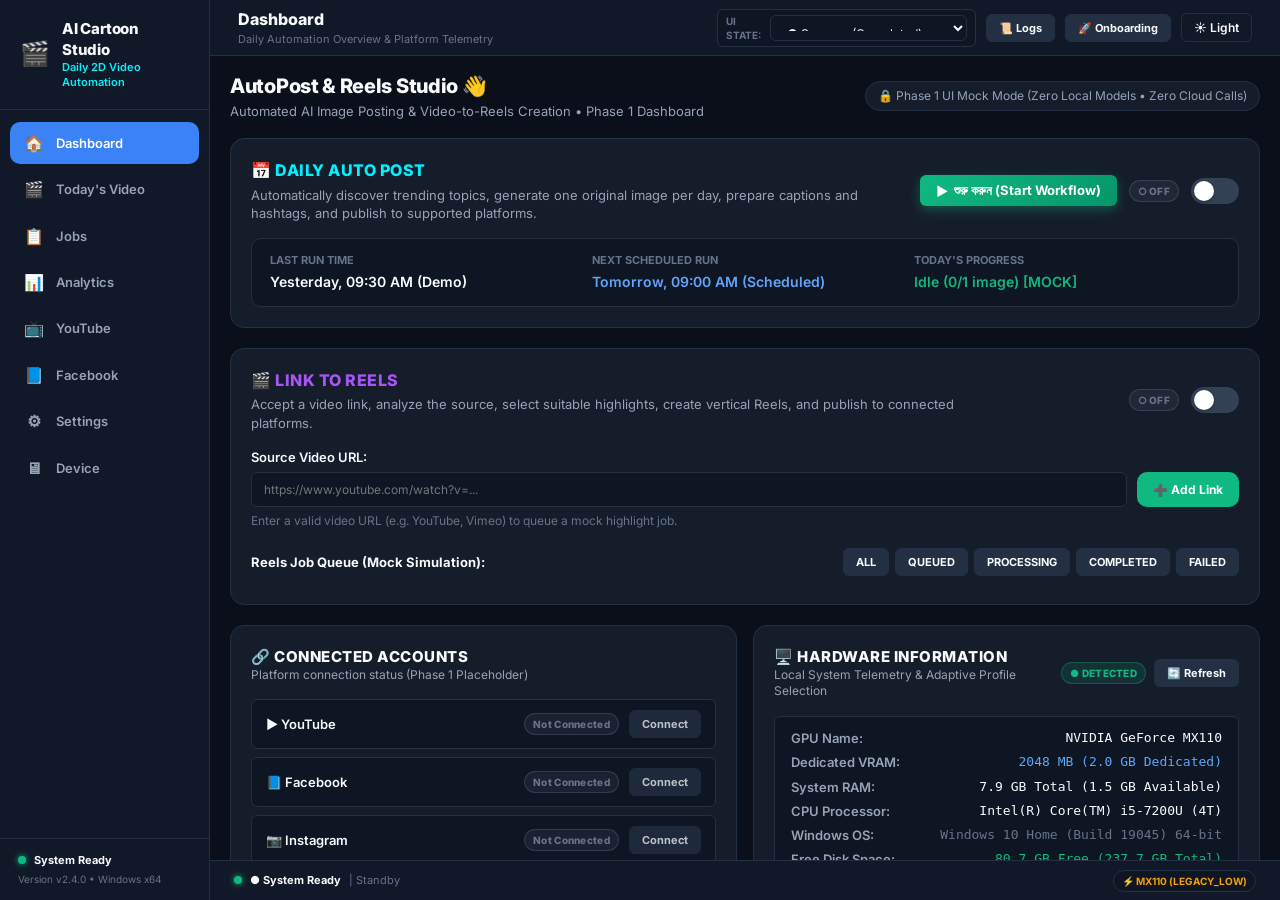
==== commit 0e7a0fbe: "feat: add start workflow button and live real-time dashboard progress monitoring to desktop and web " ====
--- a/ui/index.html
+++ b/ui/index.html
@@ -133,6 +133,9 @@
               </div>
             </div>
             <div style="display: flex; align-items: center; gap: 12px;">
+              <button class="btn btn-success" id="btn-start-daily-pipeline" onclick="startDailyAutomationWorkflow()" style="background: linear-gradient(135deg, #10B981 0%, #059669 100%); color: #fff; font-weight: 700; padding: 7px 16px; font-size: 13px; border-radius: 6px; border: none; cursor: pointer; display: inline-flex; align-items: center; gap: 6px; box-shadow: 0 4px 12px rgba(16, 185, 129, 0.35); transition: all 0.2s;">
+                <span id="start-btn-icon">▶</span> <span id="start-btn-text">শুরু করুন (Start Workflow)</span>
+              </button>
               <span class="badge badge-neutral" id="web-dap-status-badge">○ OFF</span>
               <label class="switch" title="Toggle Daily Auto Post">
                 <input type="checkbox" id="web-dap-toggle" onchange="handleWebDapToggle(this.checked)">
@@ -154,6 +157,36 @@
             <div>
               <div style="font-size: 11px; font-weight: 700; color: var(--text-muted); text-transform: uppercase;">TODAY'S PROGRESS</div>
               <div id="web-dap-progress" style="font-size: 14px; font-weight: 600; color: var(--status-success); margin-top: 4px;">Idle (0/1 image) [MOCK]</div>
+            </div>
+          </div>
+
+          <!-- Live Workflow Progress Monitor (Revealed upon Start) -->
+          <div id="workflow-live-progress-container" style="display: none; background: rgba(16, 185, 129, 0.06); border: 1px solid rgba(16, 185, 129, 0.3); border-radius: var(--radius-md); padding: 16px 20px; margin-top: 14px;">
+            <div style="display: flex; justify-content: space-between; align-items: center; margin-bottom: 8px;">
+              <div style="display: flex; align-items: center; gap: 8px;">
+                <div class="status-dot-mini" style="background: #10B981; animation: pulse 1.2s infinite;"></div>
+                <span id="live-stage-title" style="font-size: 13px; font-weight: 700; color: #10B981; text-transform: uppercase; letter-spacing: 0.5px;">AUTOMATION ACTIVE</span>
+              </div>
+              <span id="live-stage-percent" style="font-size: 13px; font-weight: 700; color: var(--accent-cyan);">0%</span>
+            </div>
+            
+            <div style="font-size: 14px; font-weight: 600; color: var(--text-primary); margin-bottom: 10px;" id="live-stage-description">
+              Initializing Lightweight 2D Cartoon Pipeline...
+            </div>
+
+            <div style="width: 100%; height: 8px; background: rgba(255, 255, 255, 0.1); border-radius: 4px; overflow: hidden; margin-bottom: 12px;">
+              <div id="live-progress-bar-fill" style="width: 0%; height: 100%; background: linear-gradient(90deg, #10B981 0%, #00F2FE 100%); transition: width 0.4s ease; border-radius: 4px;"></div>
+            </div>
+
+            <!-- Live Stage Steps Indicators -->
+            <div style="display: grid; grid-template-columns: repeat(auto-fit, minmax(110px, 1fr)); gap: 8px; margin-top: 10px;" id="live-steps-grid">
+              <div class="step-pill" id="step-pill-1" style="font-size: 11px; padding: 6px 8px; border-radius: 4px; background: var(--bg-card-inner); border: 1px solid var(--border-color); text-align: center; color: var(--text-muted);">1. Topic</div>
+              <div class="step-pill" id="step-pill-2" style="font-size: 11px; padding: 6px 8px; border-radius: 4px; background: var(--bg-card-inner); border: 1px solid var(--border-color); text-align: center; color: var(--text-muted);">2. Script</div>
+              <div class="step-pill" id="step-pill-3" style="font-size: 11px; padding: 6px 8px; border-radius: 4px; background: var(--bg-card-inner); border: 1px solid var(--border-color); text-align: center; color: var(--text-muted);">3. Voice (TTS)</div>
+              <div class="step-pill" id="step-pill-4" style="font-size: 11px; padding: 6px 8px; border-radius: 4px; background: var(--bg-card-inner); border: 1px solid var(--border-color); text-align: center; color: var(--text-muted);">4. 2D Rig & Viseme</div>
+              <div class="step-pill" id="step-pill-5" style="font-size: 11px; padding: 6px 8px; border-radius: 4px; background: var(--bg-card-inner); border: 1px solid var(--border-color); text-align: center; color: var(--text-muted);">5. FFmpeg Render</div>
+              <div class="step-pill" id="step-pill-6" style="font-size: 11px; padding: 6px 8px; border-radius: 4px; background: var(--bg-card-inner); border: 1px solid var(--border-color); text-align: center; color: var(--text-muted);">6. Quality Check</div>
+              <div class="step-pill" id="step-pill-7" style="font-size: 11px; padding: 6px 8px; border-radius: 4px; background: var(--bg-card-inner); border: 1px solid var(--border-color); text-align: center; color: var(--text-muted);">7. YouTube Shorts</div>
             </div>
           </div>
         </div>
